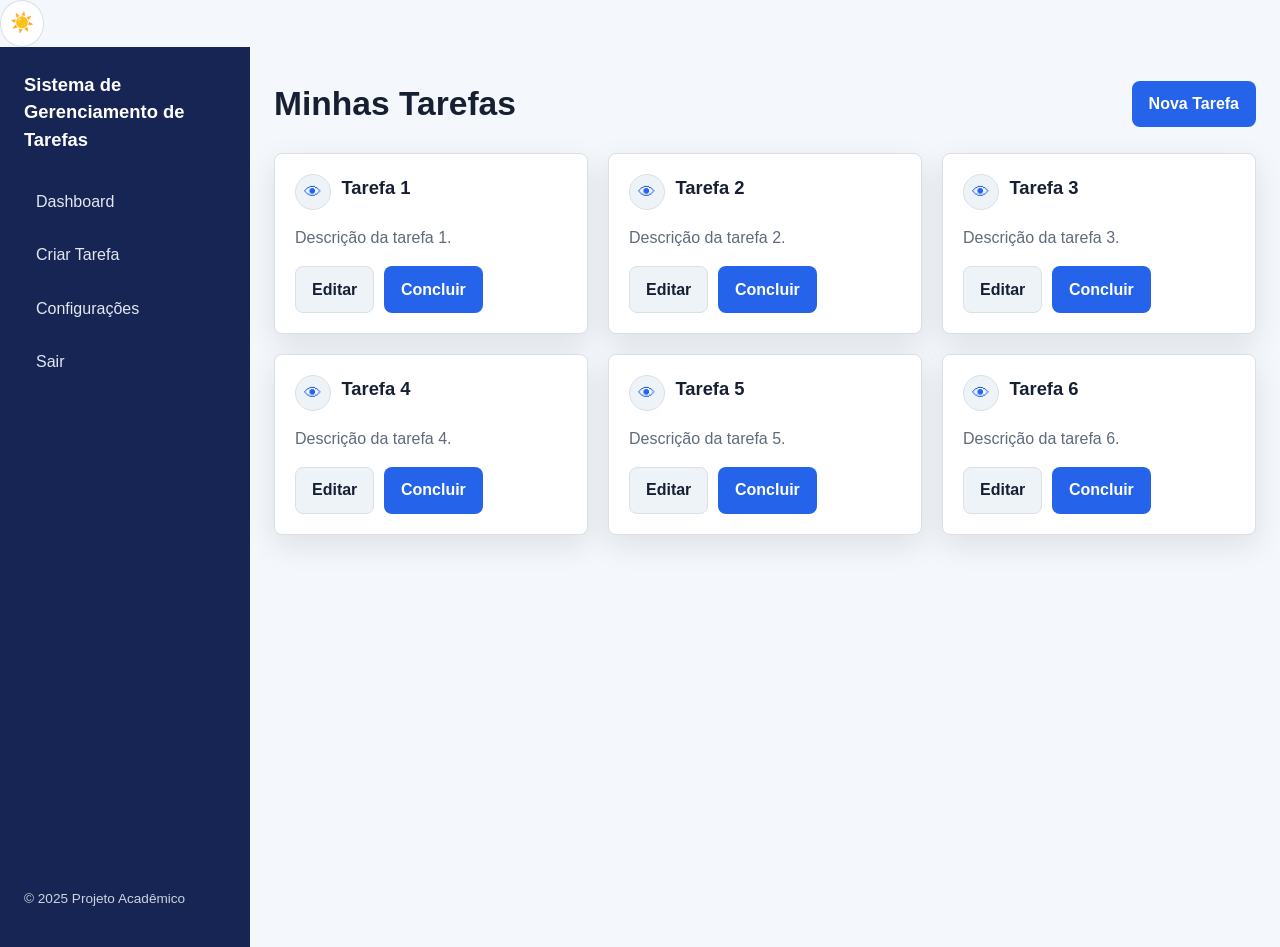
==== pages/dashboard.html @ 32458f39 "Add files via upload" ====
<!doctype html>
<html lang="pt-BR">
<head>
    <meta charset="utf-8">
    <meta name="viewport" content="width=device-width, initial-scale=1">
    <meta name="description" content="Sistema Gerenciador de Tarefas">
    <title>Minhas Tarefas | Sistema Gerenciador de Tarefas</title>
    <link rel="stylesheet" href="../css/style.css">
</head>
<body>
    <input type="checkbox" id="tema" class="controle-tema">
    <label for="tema" class="botao-tema" aria-label="Alternar tema" title="Alternar tema">
        <span class="icone-claro" aria-hidden="true">☀️</span>
        <span class="icone-escuro" aria-hidden="true">🌙</span>
    </label>

    <div class="pagina pagina-interna">
        <div class="layout-interno">
            <aside class="sidebar">
                <h2>Sistema de Gerenciamento de Tarefas</h2>
                <nav class="navegacao" aria-label="Navegação principal">
                    <ul>
                        <li><a href="dashboard.html">Dashboard</a></li>
                        <li><a href="criar-tarefa.html">Criar Tarefa</a></li>
                        <li><a href="#">Configurações</a></li>
                        <li><a href="../index.html">Sair</a></li>
                    </ul>
                </nav>
                <p class="sidebar-rodape">© 2025 Projeto Acadêmico</p>
            </aside>
            <main class="conteudo-interno">
                <header class="cabecalho-interno">
                    <h1>Minhas Tarefas</h1>
                    <a class="botao botao-primario" href="criar-tarefa.html">Nova Tarefa</a>
                </header>

                <section aria-labelledby="titulo-listagem">
                    <h2 id="titulo-listagem" class="visualmente-oculto">Lista de tarefas</h2>
                    <div class="grade-tarefas">
                        <article class="cartao cartao-tarefa">
                            <header class="cabecalho-tarefa">
                                <a class="icone-olho" href="detalhes.html" aria-label="Ver detalhes da Tarefa 1" title="Ver detalhes">👁</a>
                                <h2>Tarefa 1</h2>
                            </header>
                            <p class="descricao-tarefa">Descrição da tarefa 1.</p>
                            <div class="acoes-tarefa">
                                <a class="botao botao-secundario" href="editar-tarefa.html">Editar</a>
                                <a class="botao botao-primario" href="#">Concluir</a>
                            </div>
                        </article>

                        <article class="cartao cartao-tarefa">
                            <header class="cabecalho-tarefa">
                                <a class="icone-olho" href="detalhes.html" aria-label="Ver detalhes da Tarefa 2" title="Ver detalhes">👁</a>
                                <h2>Tarefa 2</h2>
                            </header>
                            <p class="descricao-tarefa">Descrição da tarefa 2.</p>
                            <div class="acoes-tarefa">
                                <a class="botao botao-secundario" href="editar-tarefa.html">Editar</a>
                                <a class="botao botao-primario" href="#">Concluir</a>
                            </div>
                        </article>

                        <article class="cartao cartao-tarefa">
                            <header class="cabecalho-tarefa">
                                <a class="icone-olho" href="detalhes.html" aria-label="Ver detalhes da Tarefa 3" title="Ver detalhes">👁</a>
                                <h2>Tarefa 3</h2>
                            </header>
                            <p class="descricao-tarefa">Descrição da tarefa 3.</p>
                            <div class="acoes-tarefa">
                                <a class="botao botao-secundario" href="editar-tarefa.html">Editar</a>
                                <a class="botao botao-primario" href="#">Concluir</a>
                            </div>
                        </article>

                        <article class="cartao cartao-tarefa">
                            <header class="cabecalho-tarefa">
                                <a class="icone-olho" href="detalhes.html" aria-label="Ver detalhes da Tarefa 4" title="Ver detalhes">👁</a>
                                <h2>Tarefa 4</h2>
                            </header>
                            <p class="descricao-tarefa">Descrição da tarefa 4.</p>
                            <div class="acoes-tarefa">
                                <a class="botao botao-secundario" href="editar-tarefa.html">Editar</a>
                                <a class="botao botao-primario" href="#">Concluir</a>
                            </div>
                        </article>

                        <article class="cartao cartao-tarefa">
                            <header class="cabecalho-tarefa">
                                <a class="icone-olho" href="detalhes.html" aria-label="Ver detalhes da Tarefa 5" title="Ver detalhes">👁</a>
                                <h2>Tarefa 5</h2>
                            </header>
                            <p class="descricao-tarefa">Descrição da tarefa 5.</p>
                            <div class="acoes-tarefa">
                                <a class="botao botao-secundario" href="editar-tarefa.html">Editar</a>
                                <a class="botao botao-primario" href="#">Concluir</a>
                            </div>
                        </article>

                        <article class="cartao cartao-tarefa">
                            <header class="cabecalho-tarefa">
                                <a class="icone-olho" href="detalhes.html" aria-label="Ver detalhes da Tarefa 6" title="Ver detalhes">👁</a>
                                <h2>Tarefa 6</h2>
                            </header>
                            <p class="descricao-tarefa">Descrição da tarefa 6.</p>
                            <div class="acoes-tarefa">
                                <a class="botao botao-secundario" href="editar-tarefa.html">Editar</a>
                                <a class="botao botao-primario" href="#">Concluir</a>
                            </div>
                        </article>
                    </div>
                </section>
            </main>
        </div>
    </div>
</body>
</html>
---- css/style.css ----
/* ==========================================================
   SISTEMA GERENCIADOR DE TAREFAS
   HTML5 + CSS3 | Sem JavaScript
   ========================================================== */

:root {

    /* =========================
       MODO CLARO
       ========================= */

    --cor-fundo: #f4f7fb;
    --cor-superficie: #ffffff;
    --cor-superficie-secundaria: #eef3f8;

    --cor-texto: #172033;
    --cor-texto-secundario: #5f6b7a;

    --cor-primaria: #2563eb;
    --cor-primaria-hover: #1d4ed8;

    --cor-secundaria: #64748b;
    --cor-sucesso: #16a34a;
    --cor-perigo: #dc2626;

    --cor-borda: #d9e0e8;
    --cor-foco: #f59e0b;

    --sombra: 0 10px 30px rgba(15, 23, 42, 0.10);
    --raio: 8px;
}

* {
    box-sizing: border-box;
}

html {
    font-size: 16px;
}

body {
    margin: 0;
    min-height: 100vh;
    font-family: Arial, Helvetica, sans-serif;
    line-height: 1.5;
    color: var(--cor-texto);
    background: var(--cor-fundo);
}

a {
    color: var(--cor-primaria);
}

a:hover {
    color: var(--cor-primaria-hover);
}

button,
input,
textarea,
select {
    font: inherit;
}

button,
input,
textarea,
select,
a {
    -webkit-tap-highlight-color: transparent;
}

:focus-visible {
    outline: 3px solid var(--cor-foco);
    outline-offset: 3px;
}

/* ---------- Controle de tema ---------- */

.controle-tema {
    position: absolute;
    width: 1px;
    height: 1px;
    padding: 0;
    margin: -1px;
    overflow: hidden;
    clip: rect(0, 0, 0, 0);
    white-space: nowrap;
    border: 0;
}

.botao-tema {
    display: inline-flex;
    align-items: center;
    justify-content: center;
    min-width: 44px;
    min-height: 44px;
    padding: 0.5rem;
    border: 1px solid var(--cor-borda);
    border-radius: 50%;
    background: var(--cor-superficie);
    cursor: pointer;
    font-size: 1.2rem;
    user-select: none;
}

.botao-tema .icone-escuro {
    display: none;
}

.controle-tema:checked+.botao-tema .icone-claro {
    display: none;
}

.controle-tema:checked+.botao-tema .icone-escuro {
    display: inline;
}

/* Tema escuro aplicado aos elementos irmãos do controle. */
.controle-tema:checked~.pagina {
    --cor-fundo: #0f172a;
    --cor-superficie: #1e293b;
    --cor-superficie-secundaria: #273449;
    --cor-texto: #f8fafc;
    --cor-texto-secundario: #cbd5e1;
    --cor-borda: #475569;
    --sombra: 0 10px 30px rgba(0, 0, 0, 0.30);

}

.controle-tema:checked~.pagina .sidebar {
    background: #020617;
}

/* ---------- Cabeçalhos ---------- */

.cabecalho-publico {
    width: min(100% - 2rem, 1100px);
    margin: 0 auto;
    padding: 1.25rem 0;
    display: flex;
    align-items: center;
    justify-content: space-between;
    gap: 1rem;
}

.nome-sistema {
    width: 100%;
    margin: 0;
    font-size: clamp(1.25rem, 3vw, 1.75rem);
    text-align: center;
}
}

.pagina-publica {
    min-height: 100vh;
}

.conteudo-publico {
    width: min(100% - 2rem, 480px);
    margin: 0 auto;
    padding: 3rem 0;
}

.rodape-publico {
    width: min(100% - 2rem, 1100px);
    margin: 0 auto;
    padding: 1.5rem 0;
    text-align: center;
    color: var(--cor-texto-secundario);
    font-size: 0.9rem;
}

/* ---------- Cartões e formulários ---------- */

.cartao {
    background: var(--cor-superficie);
    border: 1px solid var(--cor-borda);
    border-radius: var(--raio);
    box-shadow: var(--sombra);
}

.cartao-formulario {
    padding: clamp(1.5rem, 4vw, 2.5rem);
}

.titulo-cartao {
    margin-top: 0;
    margin-bottom: 1.5rem;
    font-size: 1.5rem;

}

.grupo-formulario {
    margin-bottom: 1.15rem;
}

.grupo-formulario label {
    display: block;
    margin-bottom: 0.4rem;
    font-weight: 700;
}

.campo {
    width: 100%;
    min-height: 46px;
    padding: 0.7rem 0.85rem;
    color: var(--cor-texto);
    background: var(--cor-superficie);
    border: 1px solid var(--cor-borda);
    border-radius: 8px;
}

textarea.campo {
    min-height: 130px;
    resize: vertical;
}

.acoes-formulario {
    display: flex;
    flex-wrap: wrap;
    gap: 0.75rem;
    margin-top: 1.5rem;
}

.botao {
    display: inline-flex;
    align-items: center;
    justify-content: center;
    min-height: 44px;
    padding: 0.65rem 1rem;
    border: 1px solid transparent;
    border-radius: 8px;
    text-decoration: none;
    font-weight: 700;
    cursor: pointer;
}

.botao-primario {
    color: #fff;
    background: var(--cor-primaria);
}

.botao-primario:hover {
    color: #fff;
    background: var(--cor-primaria-hover);
}

.botao-secundario {
    color: var(--cor-texto);
    background: var(--cor-superficie-secundaria);
    border-color: var(--cor-borda);
}

.botao-perigo {
    color: #fff;
    background: var(--cor-perigo);
}

.texto-apoio {
    color: var(--cor-texto-secundario);
}

.link-formulario {
    margin: 1.25rem 0 0;
    text-align: center;
}

/* ---------- Área interna ---------- */

.pagina-interna {
    min-height: 100vh;
}

.layout-interno {
    display: grid;
    grid-template-columns: 250px 1fr;
    min-height: 100vh;
}

.sidebar {
    display: flex;
    flex-direction: column;
    gap: 1.5rem;
    padding: 1.5rem;
    color: #fff;
    background: #172554;
}

.sidebar h2 {
    margin: 0;
    font-size: 1.15rem;
}

.navegacao ul {
    display: grid;
    gap: 0.35rem;
    margin: 0;
    padding: 0;
    list-style: none;
}

.navegacao a {
    display: block;
    padding: 0.75rem;
    color: #e2e8f0;
    border-radius: 8px;
    text-decoration: none;
}

.navegacao a:hover,
.navegacao a[aria-current="page"] {
    color: #fff;
    background: rgba(255, 255, 255, 0.12);
}

.sidebar-rodape {
    margin-top: auto;
    color: #cbd5e1;
    font-size: 0.85rem;
}

.conteudo-interno {
    width: min(100% - 3rem, 1200px);
    margin: 0 auto;
    padding: 2rem 0 3rem;
}

.cabecalho-interno {
    display: flex;
    align-items: center;
    justify-content: space-between;
    gap: 1rem;
    margin-bottom: 1.5rem;
}

.cabecalho-interno h1 {
    margin: 0;
    font-size: clamp(1.5rem, 3vw, 2.1rem);



}

.grade-tarefas {
    display: grid;
    grid-template-columns: repeat(3, minmax(0, 1fr));
    gap: 1.25rem;
}

.cartao-tarefa {
    padding: 1.25rem;
}

.cabecalho-tarefa {
    display: flex;
    align-items: flex-start;
    gap: 0.65rem;
}

.icone-olho {
    flex: 0 0 auto;
    width: 2.25rem;
    height: 2.25rem;
    display: inline-flex;
    align-items: center;
    justify-content: center;
    color: var(--cor-primaria);
    background: var(--cor-superficie-secundaria);
    border: 1px solid var(--cor-borda);
    border-radius: 50%;
    text-decoration: none;
    font-size: 1.1rem;
}

.cabecalho-tarefa h2 {
    margin: 0;
    font-size: 1.15rem;
}

.descricao-tarefa {
    margin: 1rem 0;
    color: var(--cor-texto-secundario);
}

.acoes-tarefa {
    display: flex;
    flex-wrap: wrap;
    gap: 0.6rem;
}

/* ---------- Detalhes ---------- */

.cartao-detalhes {
    padding: clamp(1.5rem, 4vw, 2.25rem);
}

.lista-detalhes {
    display: grid;
    grid-template-columns: minmax(120px, 180px) 1fr;
    gap: 0.75rem 1rem;
    margin: 0 0 1.5rem;
}

.lista-detalhes dt {
    font-weight: 700;
}

.lista-detalhes dd {
    margin: 0;
}

.status {
    display: inline-block;
    padding: 0.25rem 0.65rem;
    border-radius: 999px;
    color: #166534;
    background: #dcfce7;
    font-weight: 700;
}

.controle-tema:checked~.pagina .status {
    color: #bbf7d0;
    background: #14532d;
}

.descricao-detalhada {
    margin: 1.5rem 0;
}

.descricao-detalhada h2 {
    font-size: 1.1rem;
}

/* ---------- Responsividade ---------- */

@media (max-width: 900px) {
    .grade-tarefas {
        grid-template-columns: repeat(2, minmax(0, 1fr));
    }
}

@media (max-width: 700px) {
    .layout-interno {
        grid-template-columns: 1fr;
    }

    .sidebar {
        padding: 1rem;
    }

    .navegacao ul {
        grid-template-columns: repeat(2, minmax(0, 1fr));
    }

    .conteudo-interno {
        width: min(100% - 2rem, 1200px);
        padding-top: 1.5rem;
    }

    .cabecalho-interno {
        align-items: flex-start;
        flex-direction: column;
    }

    .grade-tarefas {
        grid-template-columns: 1fr;
    }
}

@media (max-width: 480px) {
    .conteudo-publico {
        padding-top: 2rem;
    }

    .acoes-formulario,
    .acoes-tarefa {
        flex-direction: column;
    }

    .acoes-formulario .botao,
    .acoes-tarefa .botao {
        width: 100%;
    }

    .lista-detalhes {
        grid-template-columns: 1fr;
    }

    .navegacao ul {
        grid-template-columns: 1fr;
    }
}

@media (prefers-reduced-motion: reduce) {

    *,
    *::before,
    *::after {
        scroll-behavior: auto !important;
        transition: none !important;
    }
}

.visualmente-oculto {
    position: absolute;
    width: 1px;
    height: 1px;
    padding: 0;
    margin: -1px;
    overflow: hidden;
    clip: rect(0, 0, 0, 0);
    white-space: nowrap;
    border: 0;
}

/* ==========================================================
   AJUSTES DE CONTRASTE - TEMA ESCURO
   ========================================================== */

/* Garante que os textos principais usem a cor clara */
.controle-tema:checked~.pagina h1,
.controle-tema:checked~.pagina h2,
.controle-tema:checked~.pagina h3,
.controle-tema:checked~.pagina p,
.controle-tema:checked~.pagina label,
.controle-tema:checked~.pagina dt,
.controle-tema:checked~.pagina dd,
.controle-tema:checked~.pagina .nome-sistema {
    color: var(--cor-texto);

    .nome-sistema {
        margin: 0;
        font-size: clamp(1.25rem, 3vw, 1.75rem);
        color: #000000;
    }
}

/* Texto secundário */
.controle-tema:checked~.pagina .descricao-tarefa,
.controle-tema:checked~.pagina .texto-apoio,
.controle-tema:checked~.pagina .rodape-publico {
    color: var(--cor-texto-secundario);
}

/* Campos dos formulários */
.controle-tema:checked~.pagina .campo {
    color: #f8fafc;
    background: #1e293b;
    border-color: #475569;
}

/* Texto digitado e opções do select */
.controle-tema:checked~.pagina input,
.controle-tema:checked~.pagina textarea,
.controle-tema:checked~.pagina select {
    color: #f8fafc;
    background-color: #1e293b;
}

/* Placeholder dos campos */
.controle-tema:checked~.pagina .campo::placeholder {
    color: #cbd5e1;
    opacity: 1;
}

/* Status da tarefa */
.controle-tema:checked~.pagina .status {
    color: #bbf7d0;
    background: #14532d;
}

/* Botão secundário */
.controle-tema:checked~.pagina .botao-secundario {
    color: #f8fafc;
    background: #273449;
    border-color: #475569;
}

/* Ícone de visualizar detalhes */
.controle-tema:checked~.pagina .icone-olho {
    color: #93c5fd;
    background: #273449;
    border-color: #475569;
}

/* Nome do sistema em preto no tema escuro */
.controle-tema:checked~.pagina .nome-sistema {
    color: #000000;
}

/* Títulos das páginas internas no tema escuro */
.controle-tema:checked ~ .pagina .cabecalho-interno h1 {
    color: #000000;
}
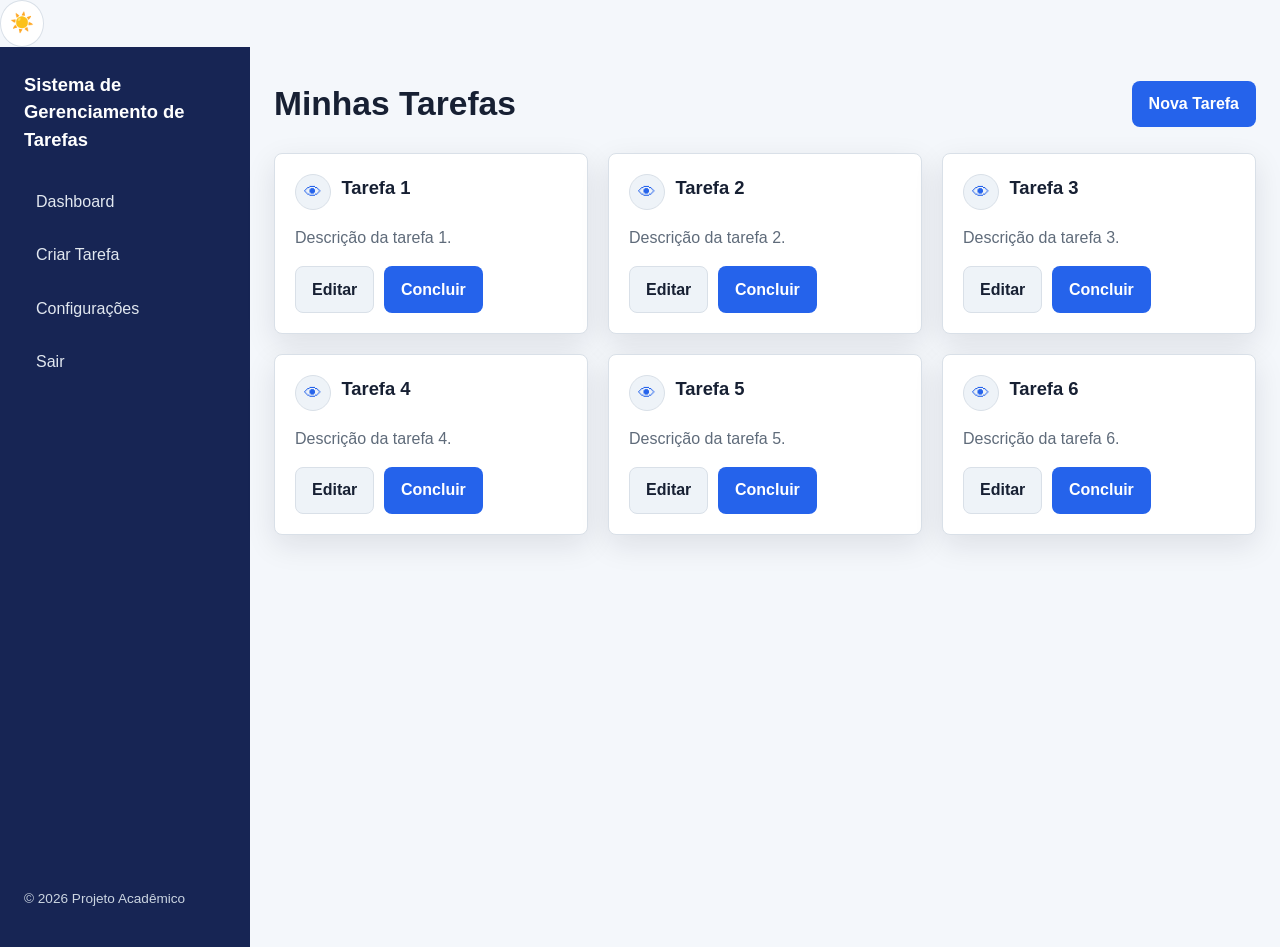
==== commit 5236a746: "Atualização de documentação" ====
--- a/pages/dashboard.html
+++ b/pages/dashboard.html
@@ -26,7 +26,7 @@
                         <li><a href="../index.html">Sair</a></li>
                     </ul>
                 </nav>
-                <p class="sidebar-rodape">© 2025 Projeto Acadêmico</p>
+                <p class="sidebar-rodape">© 2026 Projeto Acadêmico</p>
             </aside>
             <main class="conteudo-interno">
                 <header class="cabecalho-interno">
